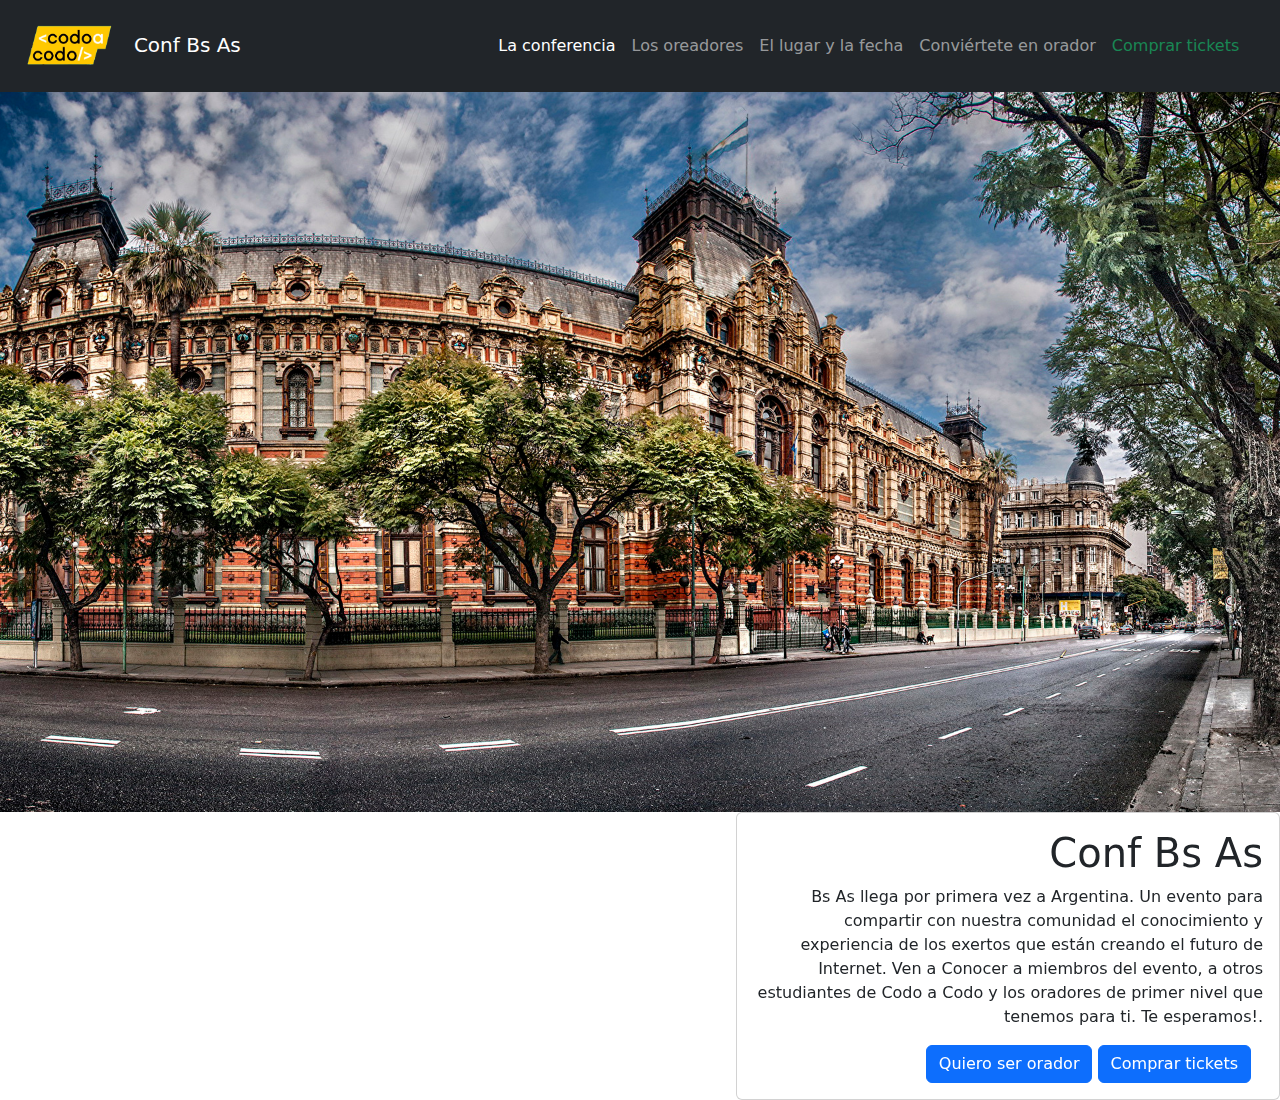
==== index.html @ 66426780 "carrousel añadido" ====
<!DOCTYPE html>
<html lang="en">
<head>
    <meta charset="UTF-8">
    <meta http-equiv="X-UA-Compatible" content="IE=edge">
    <meta name="viewport" content="width=device-width, initial-scale=1.0">
    <link rel="stylesheet" href="css/bootstrap.css">
    <title>TP Integrador</title>
</head>
<body>
    <nav class="navbar navbar-expand-lg navbar-dark bg-dark sticky-top">
        <div class="container-fluid">
            <a class="navbar-brand fs-5 text" href="#">
                <img src="img/codoacodo.png" alt="Logo" width="25%" height="25%" class="d-inline-block align-middle">
                Conf Bs As
            </a>
            <button class="navbar-toggler" type="button" data-bs-toggle="collapse" data-bs-target="#navbarSupportedContent" aria-controls="navbarSupportedContent" aria-expanded="false" aria-label="Toggle navigation">
                <span class="navbar-toggler-icon"></span>          
            </button>
            <div class="collapse navbar-collapse" id="navbarSupportedContent">
                <ul class="navbar-nav me-auto mb-2 mb-lg-0 ">
                    <li class="nav-item ">
                        <a class="nav-link active " aria-current="page" href="#" >La conferencia</a>
                    </li>
                    <li class="nav-item">
                        <a class="nav-link" href="#">Los oreadores</a>
                    </li>
                    <li class="nav-item">
                        <a class="nav-link" href="#">El lugar y la fecha</a>
                    </li>
                    <li class="nav-item">
                        <a class="nav-link" href="#">Conviértete en orador</a>
                    </li>
                    <li class="nav-item">
                        <a class="nav-link text-success" href="#">Comprar tickets</a>
                    </li>
                </ul>
          </div>
        </div>
    </nav>
    <div>
        <div id="carouselExampleAutoplaying" class="carousel slide" data-bs-ride="carousel">
            <div class="carousel-inner">
                <div class="carousel-item active">
                    <img src="img/ba1.jpg" class="d-block w-100" alt="...">
                </div>
                <div class="carousel-item">
                    <img src="img/ba2.jpg" class="d-block w-100" alt="...">
                </div>
                <div class="carousel-item">
                    <img src="img/ba3.jpg" class="d-block w-100" alt="...">
                </div>
            </div>
            <button class="carousel-control-prev" type="button" data-bs-target="#carouselExampleAutoplaying" data-bs-slide="prev">
                <span class="carousel-control-prev-icon" aria-hidden="true"></span>
                <span class="visually-hidden">Previous</span>
            </button>
            <button class="carousel-control-next" type="button" data-bs-target="#carouselExampleAutoplaying" data-bs-slide="next">
                <span class="carousel-control-next-icon" aria-hidden="true"></span>
                <span class="visually-hidden">Next</span>
            </button>
        </div>
        <div class="card text-end float-end" style="width: 34rem;">
            <div class="card-body">
                <h1 class="card-title">Conf Bs As</h1>
                <p class="card-text">Bs As llega por primera vez a Argentina. Un evento para compartir con nuestra comunidad el conocimiento
                     y experiencia de los exertos que están creando el futuro de Internet. Ven a Conocer a miembros del evento,
                    a otros estudiantes de Codo a Codo y los oradores de primer nivel que tenemos para ti. Te esperamos!.</p>
                <div class= container-fluid>
                    <a href="#" class="btn btn-primary">Quiero ser orador</a>
                    <a href="#" class="btn btn-primary">Comprar tickets</a>
                </div>
            </div>
        </div>
    </div> 

<script src="js/bootstrap.bundle.js"></script>
</body>
</html>

<!-- La conferencia + Carousel 
    <main style="border-style: solid;">
        
    </main>
-->

<!-- Los oreadores
    <article style="border-style: solid;">   
        <p>Conoce a</p>
        <h2>ORADORES</h2>        
    </article>
-->

<!-- El lugar y la fecha
    <article style="border-style: solid;"> 
        <div>
            <img src="img/honolulu.jpg" alt="" width="50%">
        </div>
        <div>
            <h3>Bs As - Octubre</h3>
            <p>Buenos Aires es la provincia y localidad más grande del estado de Argentina, en los Estados Unidos. Honolulu
                es la más sureña de ente las principales ciudades estadounidenses. Anque el nombre de Honolulu se refiere al 
                área urbana en la costa sureste de la isla de Oahu, la ciudad y el condado de Honolulu han formado una 
                ciudad-condado consolidada que cubre toda la ciudad (aproximadamente 600 km² de superficie).
            </p>  Alt + 253 para elevar al cuadrado 
        </div>
    </article>
-->

<!-- Conviértete en orador
    <article style="border-style: solid;"> 

    </article>
-->

<!-- Menu Nav
    <footer style="border-style: solid;"> 
    
    </footer>
-->
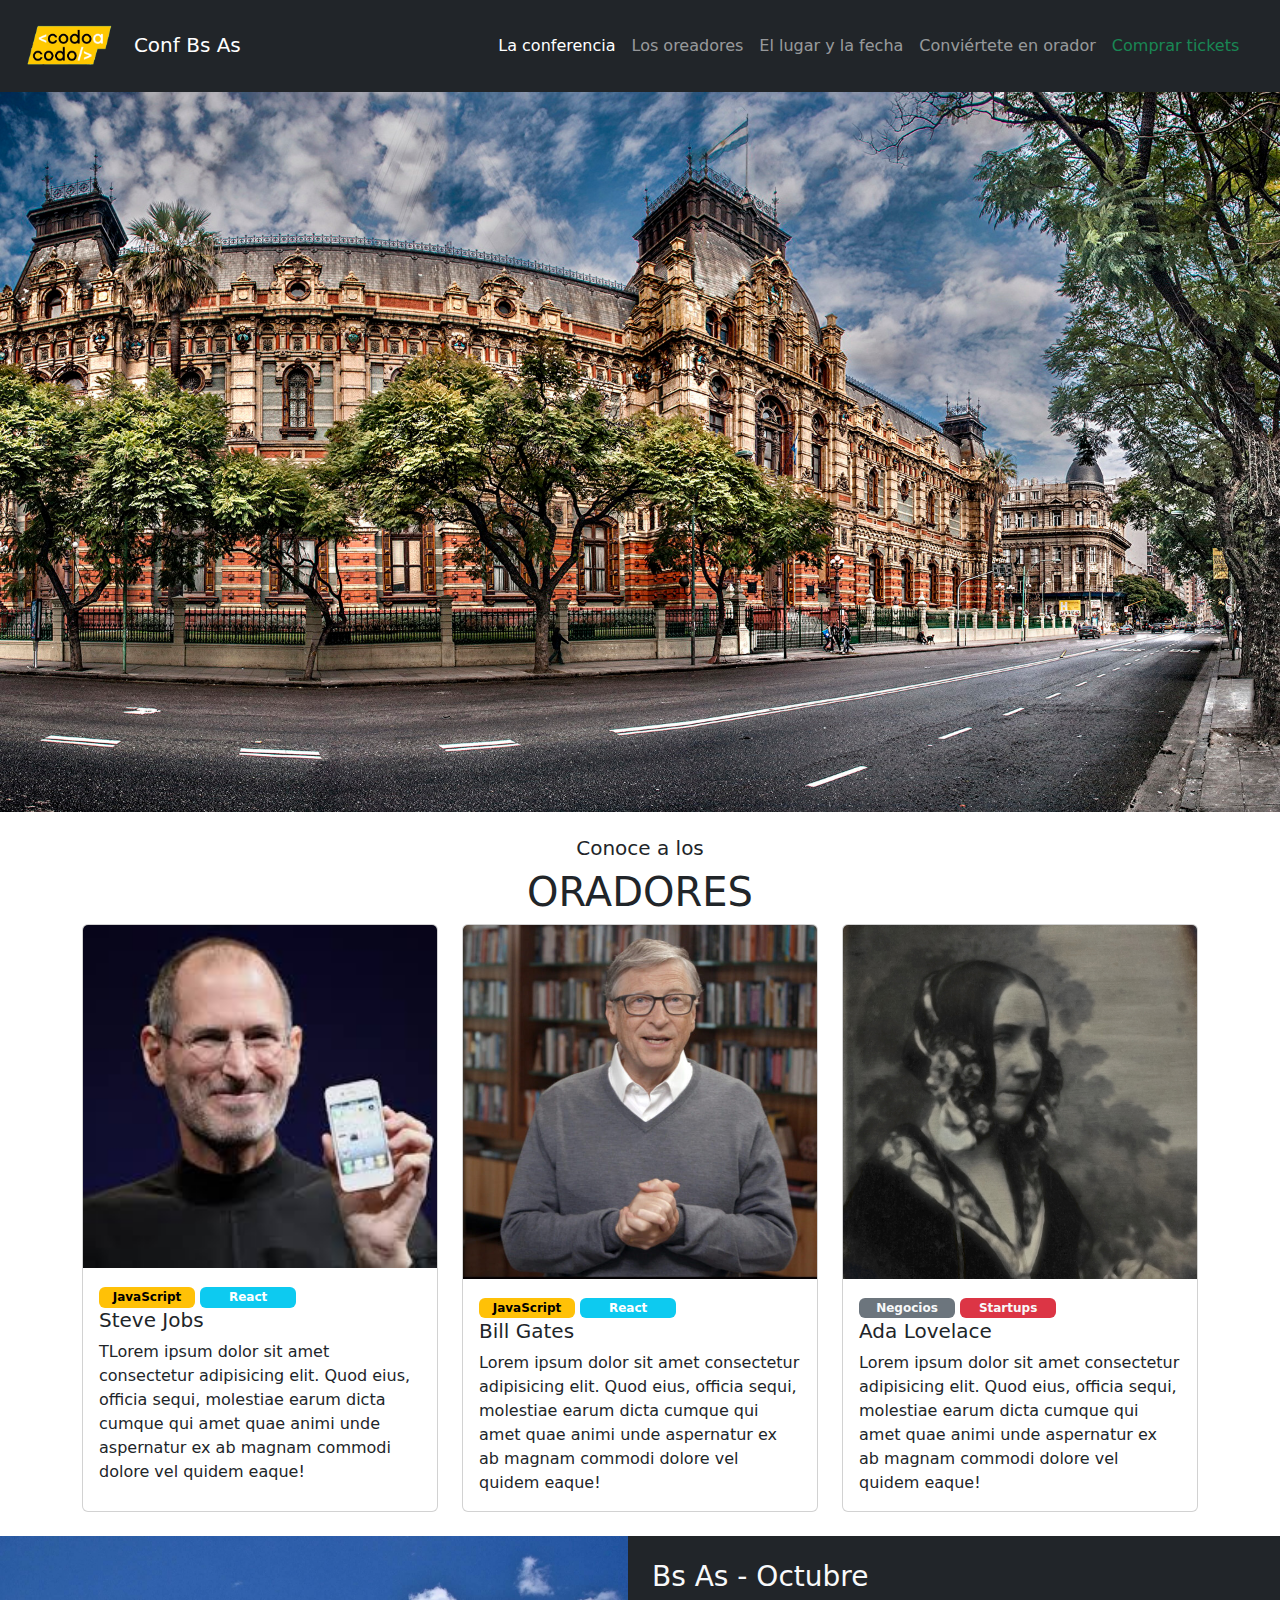
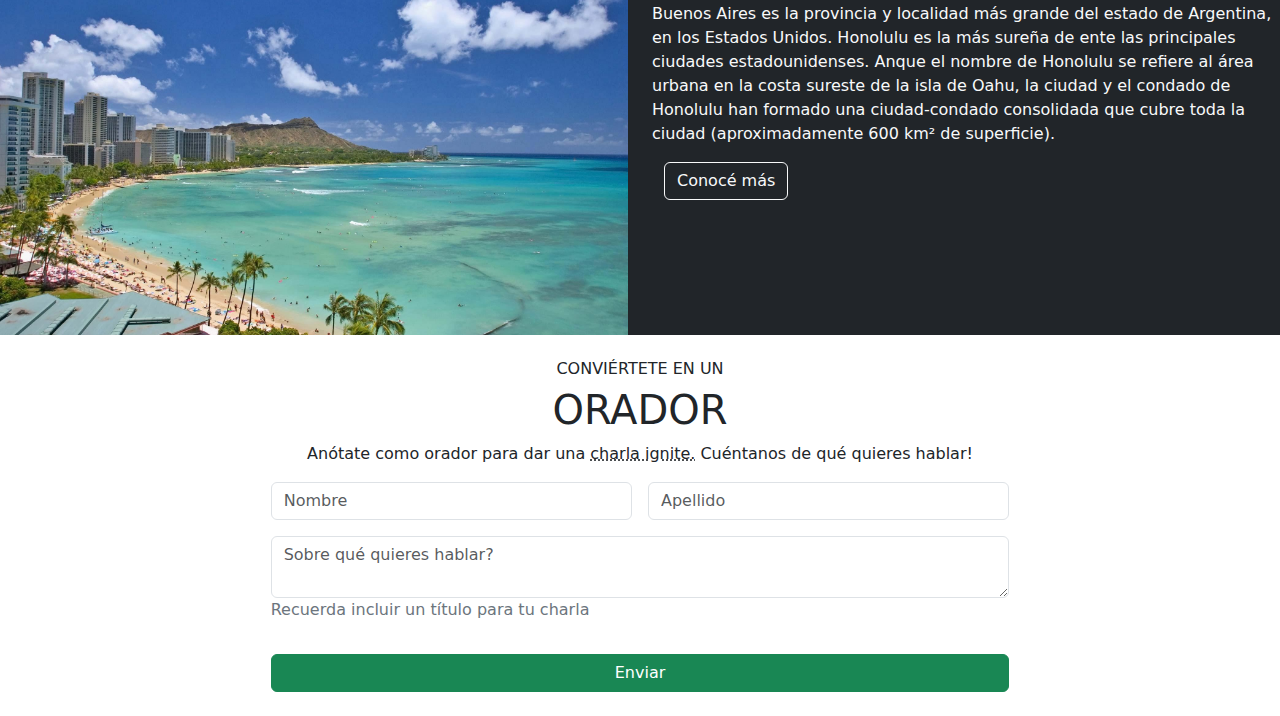
==== commit 8e5f7889: "formulario" ====
--- a/index.html
+++ b/index.html
@@ -20,16 +20,16 @@
             <div class="collapse navbar-collapse" id="navbarSupportedContent">
                 <ul class="navbar-nav me-auto mb-2 mb-lg-0 ">
                     <li class="nav-item ">
-                        <a class="nav-link active " aria-current="page" href="#" >La conferencia</a>
+                        <a class="nav-link active " aria-current="page" href="#conferencia" >La conferencia</a>
                     </li>
                     <li class="nav-item">
-                        <a class="nav-link" href="#">Los oreadores</a>
+                        <a class="nav-link" href="#oradores">Los oreadores</a>
                     </li>
                     <li class="nav-item">
-                        <a class="nav-link" href="#">El lugar y la fecha</a>
+                        <a class="nav-link" href="#lugaryfecha">El lugar y la fecha</a>
                     </li>
                     <li class="nav-item">
-                        <a class="nav-link" href="#">Conviértete en orador</a>
+                        <a class="nav-link" href="#seorador">Conviértete en orador</a>
                     </li>
                     <li class="nav-item">
                         <a class="nav-link text-success" href="#">Comprar tickets</a>
@@ -38,7 +38,7 @@
           </div>
         </div>
     </nav>
-    <div>
+    <div id="conferencia">
         <div id="carouselExampleAutoplaying" class="carousel slide" data-bs-ride="carousel">
             <div class="carousel-inner">
                 <div class="carousel-item active">
@@ -51,6 +51,7 @@
                     <img src="img/ba3.jpg" class="d-block w-100" alt="...">
                 </div>
             </div>
+            <!--
             <button class="carousel-control-prev" type="button" data-bs-target="#carouselExampleAutoplaying" data-bs-slide="prev">
                 <span class="carousel-control-prev-icon" aria-hidden="true"></span>
                 <span class="visually-hidden">Previous</span>
@@ -59,7 +60,9 @@
                 <span class="carousel-control-next-icon" aria-hidden="true"></span>
                 <span class="visually-hidden">Next</span>
             </button>
+            -->
         </div>
+  <!--
         <div class="card text-end float-end" style="width: 34rem;">
             <div class="card-body">
                 <h1 class="card-title">Conf Bs As</h1>
@@ -72,49 +75,115 @@
                 </div>
             </div>
         </div>
-    </div> 
+   -->
+    </div>
+    <div id="oradores" class="container py-4">
+        <div>
+            <h5 class="text-center">Conoce a los</h5>
+            <h1 class="text-center">ORADORES</h1>
+        </div>
+        <div class="row row-cols-1 row-cols-md-3 g-4">
+            <div class="col">
+                <div class="card h-100">
+                    <img src="img/steve.jpg" class="card-img-top" alt="Steve Jobs foto">
+                    <div class="card-body">
+                        <div class="badge bg-warning text-wrap text-black" style="width: 6rem;">
+                            JavaScript
+                        </div>
+                        <div class="badge bg-info text-wrap" style="width: 6rem;">
+                            React
+                        </div>
+                        <h5 class="card-title">Steve Jobs</h5>
+                        <p class="card-text">TLorem ipsum dolor sit amet consectetur adipisicing elit.
+                            Quod eius, officia sequi, molestiae earum dicta cumque qui amet quae animi 
+                            unde aspernatur ex ab magnam commodi dolore vel quidem eaque!</p>
+                    </div>
+                </div>
+            </div>
+            <div class="col">
+                <div class="card h-100">
+                    <img src="img/bill.jpg" class="card-img-top" alt="Bill Gates foto">
+                    <div class="card-body">
+                        <div class="badge bg-warning text-wrap text-black" style="width: 6rem;">
+                                JavaScript
+                        </div>
+                        <div class="badge bg-info text-wrap" style="width: 6rem;">
+                                React
+                        </div>
+                        <h5 class="card-title">Bill Gates</h5>
+                        <p class="card-text">Lorem ipsum dolor sit amet consectetur adipisicing elit.
+                            Quod eius, officia sequi, molestiae earum dicta cumque qui amet quae animi 
+                            unde aspernatur ex ab magnam commodi dolore vel quidem eaque!</p>
+                    </div>
+                </div>
+            </div>
+            <div class="col">
+                <div class="card h-100">
+                    <img src="img/ada.jpeg" class="card-img-top" alt="Ada Lovelace foto">
+                    <div class="card-body">
+                        <div class="badge bg-secondary text-wrap text-light" style="width: 6rem;">
+                            Negocios
+                        </div>
+                        <div class="badge bg-danger text-wrap text-light" style="width: 6rem;">
+                            Startups
+                        </div>
+                        <h5 class="card-title">Ada Lovelace</h5>
+                        <p class="card-text">Lorem ipsum dolor sit amet consectetur adipisicing elit.
+                            Quod eius, officia sequi, molestiae earum dicta cumque qui amet quae animi 
+                            unde aspernatur ex ab magnam commodi dolore vel quidem eaque!</p>
+                    </div>
+                </div>
+            </div>
+        </div>
+    </div>
+    <div id="lugaryfecha" class="bg-dark"> 
+        <div class="row row-cols-1 row-cols-md-2">
+            <div class="col">
+                <img src="img/honolulu.jpg" class="img-fluid" alt="">
+            </div>
+            <div class="pt-4 col text-light">
+                <h3>Bs As - Octubre</h3>
+                <p>Buenos Aires es la provincia y localidad más grande del estado de Argentina, en los Estados Unidos. Honolulu
+                    es la más sureña de ente las principales ciudades estadounidenses. Anque el nombre de Honolulu se refiere al 
+                    área urbana en la costa sureste de la isla de Oahu, la ciudad y el condado de Honolulu han formado una 
+                    ciudad-condado consolidada que cubre toda la ciudad (aproximadamente 600 km² de superficie).
+                </p>  <!-- Alt + 253 para elevar al cuadrado -->
+                <div class= container-fluid>
+                    <a href="#" class="btn btn-outline-light">Conocé más</a>
+                </div>
+            </div>
+        </div>
+    </div>
+    <div id="seorador" class="container py-4">
+        <div>
+            <h6 class="text-center">CONVIÉRTETE EN UN</h6>
+            <h1 class="text-center">ORADOR</h1>
+            <P class="text-center">Anótate como orador para dar una 
+                <span style="text-decoration: underline dotted">charla ignite.</span> 
+                Cuéntanos de qué quieres hablar!</P>
+        </div>
+        <form class="row g-3 justify-content-center ">
+            <div class="col-md-4">
+                <input type="text" class="form-control" id="inputNombre" placeholder="Nombre">
+            </div>
+            <div class="col-md-4">
+                <input type="text" class="form-control" id="inputApellido" placeholder="Apellido">
+            </div>
+            <div class="col-8">                
+                <textarea class="form-control" aria-label="With textarea" id="inputTemaCharla" placeholder="Sobre qué quieres hablar?"></textarea>
+                <p class="text-secondary">Recuerda incluir un título para tu charla</p>
+            </div>
+            
+            <div class="col-8">
+                <button type="submit" class="btn btn-success col-12">Enviar</button>
+            </div>
+        </form>
+    </div>
+    <footer>
+
+        
+    </footer>
 
 <script src="js/bootstrap.bundle.js"></script>
 </body>
 </html>
-
-<!-- La conferencia + Carousel 
-    <main style="border-style: solid;">
-        
-    </main>
--->
-
-<!-- Los oreadores
-    <article style="border-style: solid;">   
-        <p>Conoce a</p>
-        <h2>ORADORES</h2>        
-    </article>
--->
-
-<!-- El lugar y la fecha
-    <article style="border-style: solid;"> 
-        <div>
-            <img src="img/honolulu.jpg" alt="" width="50%">
-        </div>
-        <div>
-            <h3>Bs As - Octubre</h3>
-            <p>Buenos Aires es la provincia y localidad más grande del estado de Argentina, en los Estados Unidos. Honolulu
-                es la más sureña de ente las principales ciudades estadounidenses. Anque el nombre de Honolulu se refiere al 
-                área urbana en la costa sureste de la isla de Oahu, la ciudad y el condado de Honolulu han formado una 
-                ciudad-condado consolidada que cubre toda la ciudad (aproximadamente 600 km² de superficie).
-            </p>  Alt + 253 para elevar al cuadrado 
-        </div>
-    </article>
--->
-
-<!-- Conviértete en orador
-    <article style="border-style: solid;"> 
-
-    </article>
--->
-
-<!-- Menu Nav
-    <footer style="border-style: solid;"> 
-    
-    </footer>
--->    
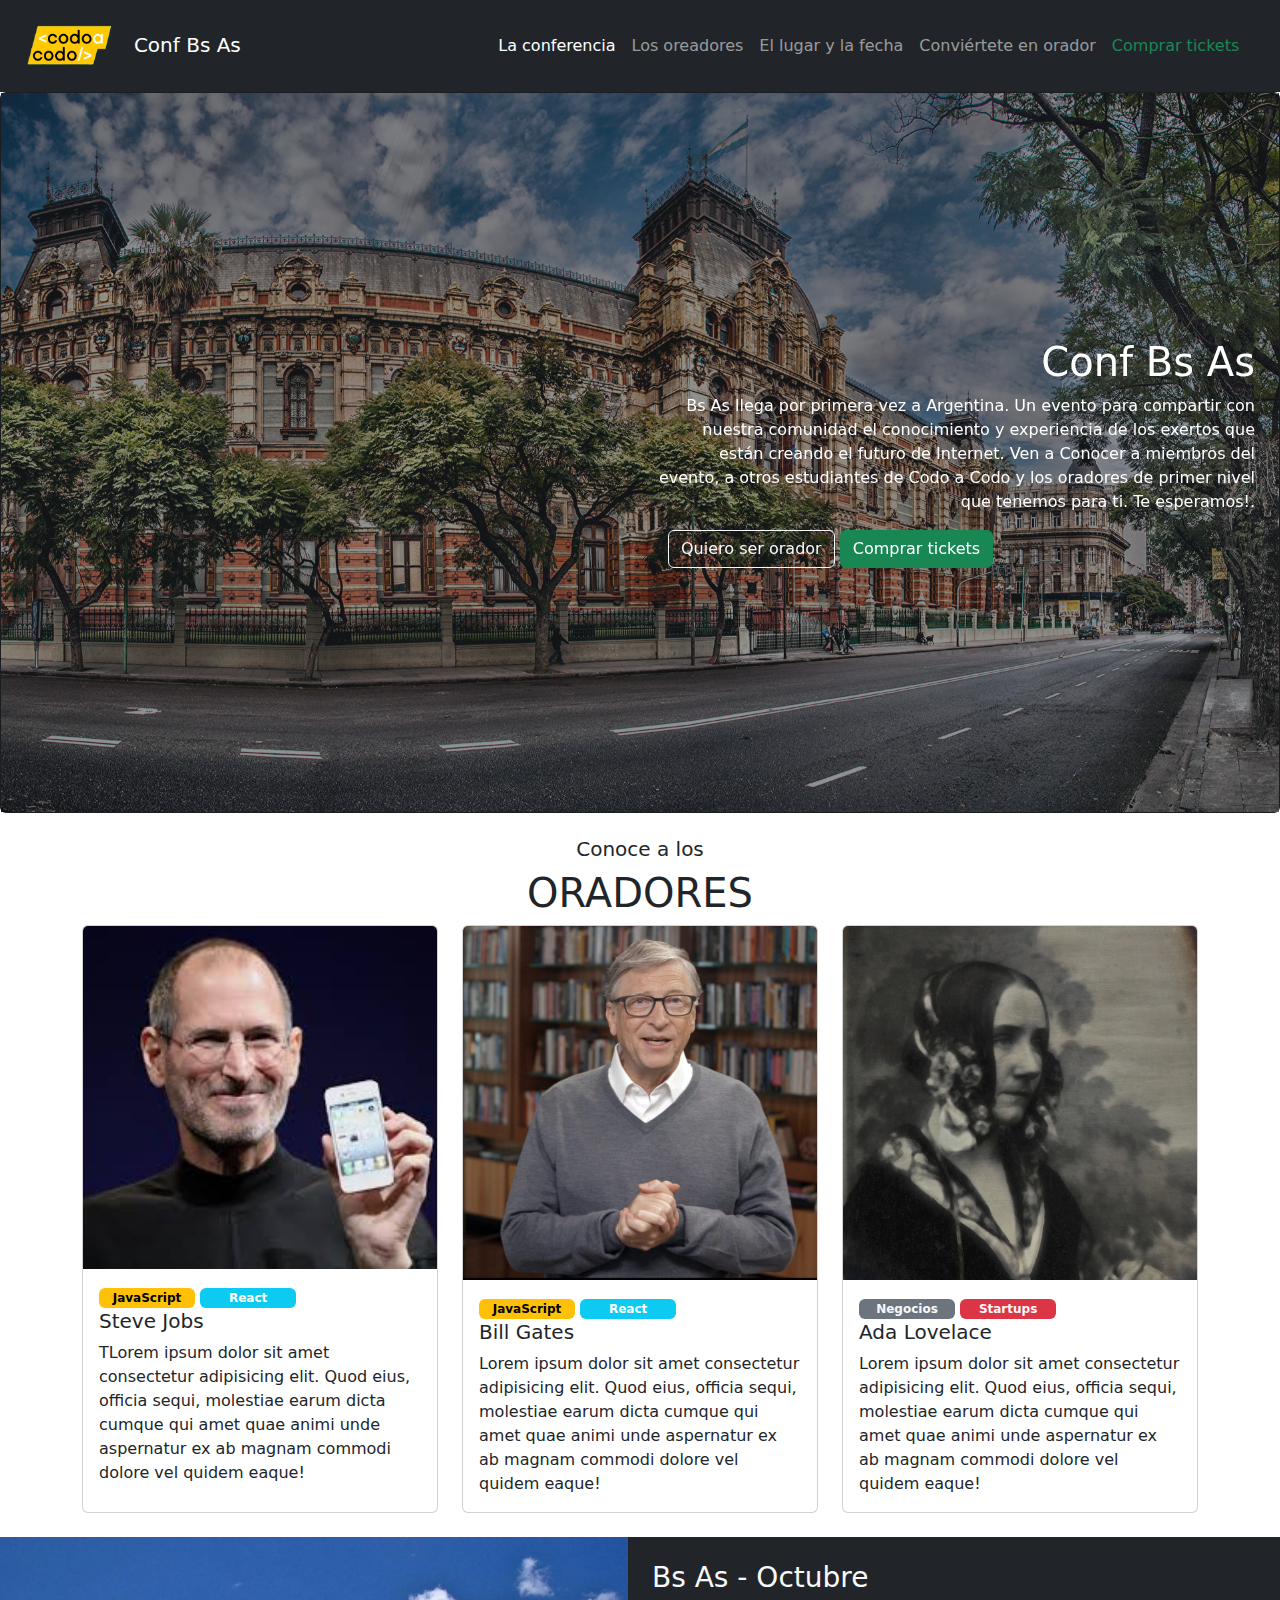
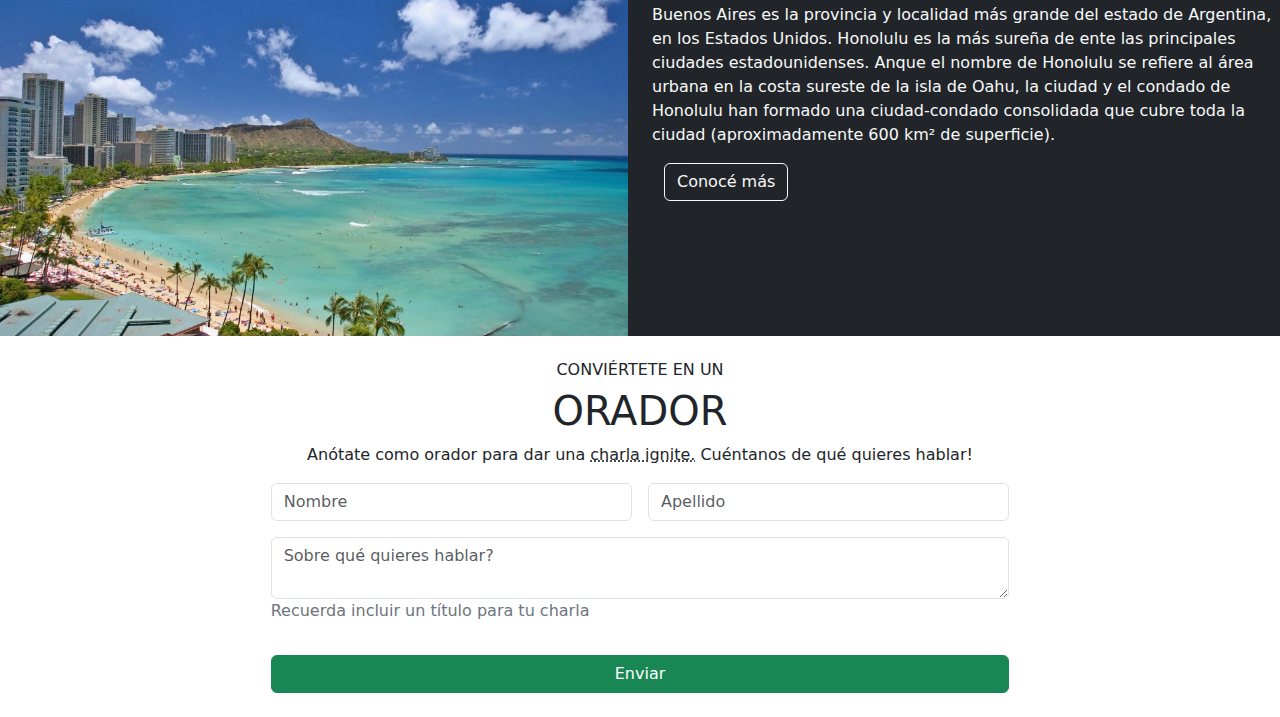
==== commit b7268736: "Actualizacion sector conferencia" ====
--- a/index.html
+++ b/index.html
@@ -39,6 +39,7 @@
         </div>
     </nav>
     <div id="conferencia">
+        <div class="card text-bg-dark">
         <div id="carouselExampleAutoplaying" class="carousel slide" data-bs-ride="carousel">
             <div class="carousel-inner">
                 <div class="carousel-item active">
@@ -62,6 +63,23 @@
             </button>
             -->
         </div>
+        <div class="card-img-overlay d-flex align-items-center bg-dark p-2 bg-opacity-50">
+            <div class="d-flex flex-row-reverse">
+                <div class="col-sm-6 mb-3 mb-sm-0">
+                    <div class="card-body ">
+                        <h1 class="card-title text-end">Conf Bs As</h1>
+                        <p class="card-text text-end">Bs As llega por primera vez a Argentina. Un evento para compartir con nuestra comunidad el conocimiento
+                        y experiencia de los exertos que están creando el futuro de Internet. Ven a Conocer a miembros del evento,
+                    a otros estudiantes de Codo a Codo y los oradores de primer nivel que tenemos para ti. Te esperamos!.</p>
+                        <div class= "container-fluid justify-content-end">
+                            <a href="#seorador" class="btn btn-outline-light">Quiero ser orador</a>
+                            <a href="#" class="btn btn-success">Comprar tickets</a>
+                        </div>
+                    </div>
+                </div>
+            </div>
+        </div>
+        
   <!--
         <div class="card text-end float-end" style="width: 34rem;">
             <div class="card-body">
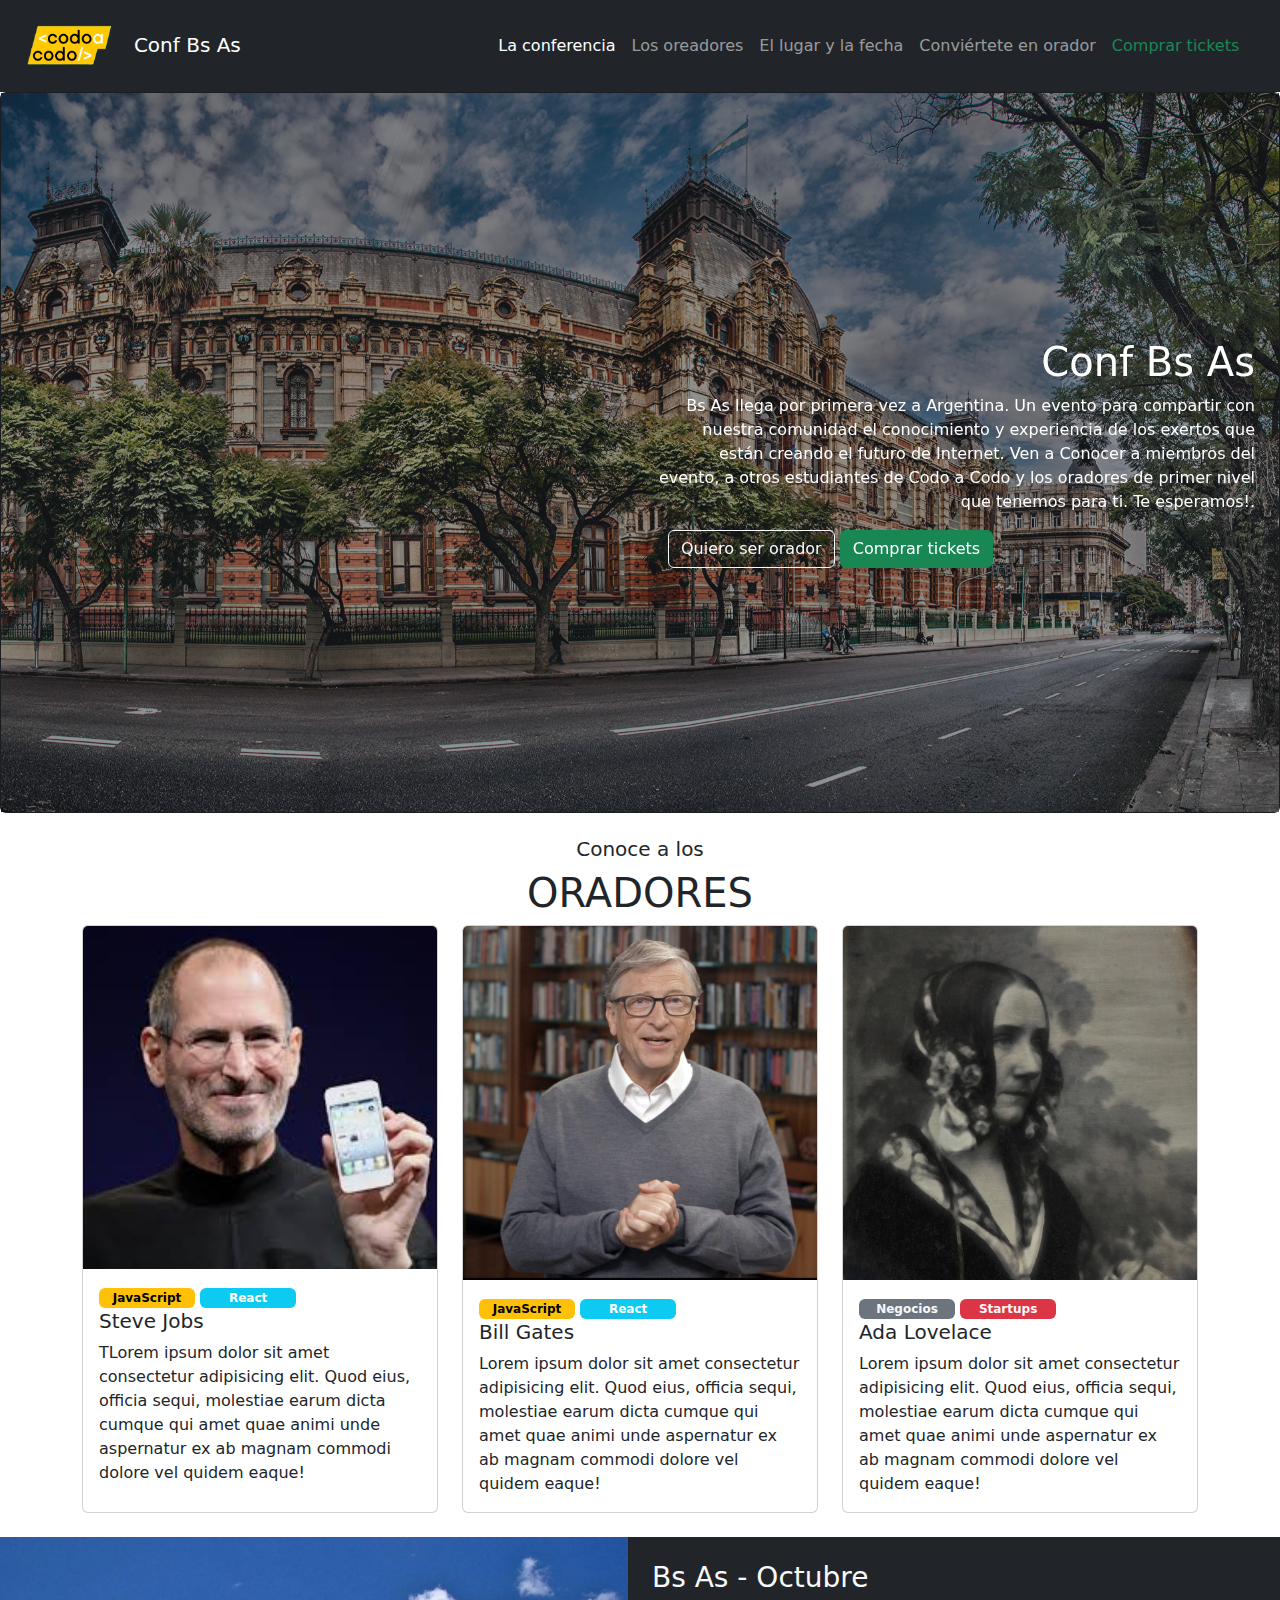
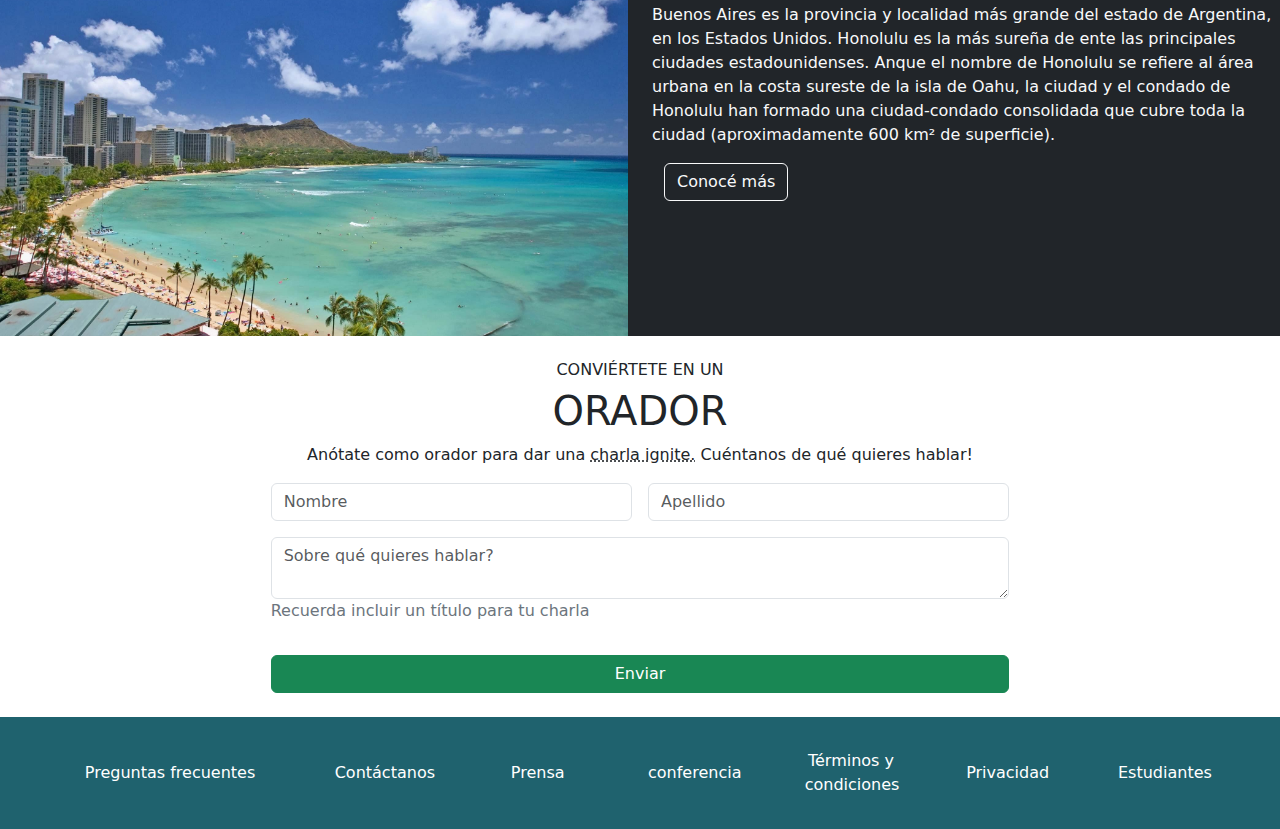
==== commit a8eb74c9: "Final" ====
--- a/index.html
+++ b/index.html
@@ -5,10 +5,11 @@
     <meta http-equiv="X-UA-Compatible" content="IE=edge">
     <meta name="viewport" content="width=device-width, initial-scale=1.0">
     <link rel="stylesheet" href="css/bootstrap.css">
+    <link rel="stylesheet" href="normalize.css" />
     <title>TP Integrador</title>
 </head>
 <body>
-    <nav class="navbar navbar-expand-lg navbar-dark bg-dark sticky-top">
+    <nav class="navbar navbar-expand-sm navbar-dark bg-dark sticky-top padding-top">
         <div class="container-fluid">
             <a class="navbar-brand fs-5 text" href="#">
                 <img src="img/codoacodo.png" alt="Logo" width="25%" height="25%" class="d-inline-block align-middle">
@@ -40,61 +41,36 @@
     </nav>
     <div id="conferencia">
         <div class="card text-bg-dark">
-        <div id="carouselExampleAutoplaying" class="carousel slide" data-bs-ride="carousel">
-            <div class="carousel-inner">
-                <div class="carousel-item active">
-                    <img src="img/ba1.jpg" class="d-block w-100" alt="...">
-                </div>
-                <div class="carousel-item">
-                    <img src="img/ba2.jpg" class="d-block w-100" alt="...">
-                </div>
-                <div class="carousel-item">
-                    <img src="img/ba3.jpg" class="d-block w-100" alt="...">
-                </div>
-            </div>
-            <!--
-            <button class="carousel-control-prev" type="button" data-bs-target="#carouselExampleAutoplaying" data-bs-slide="prev">
-                <span class="carousel-control-prev-icon" aria-hidden="true"></span>
-                <span class="visually-hidden">Previous</span>
-            </button>
-            <button class="carousel-control-next" type="button" data-bs-target="#carouselExampleAutoplaying" data-bs-slide="next">
-                <span class="carousel-control-next-icon" aria-hidden="true"></span>
-                <span class="visually-hidden">Next</span>
-            </button>
-            -->
-        </div>
-        <div class="card-img-overlay d-flex align-items-center bg-dark p-2 bg-opacity-50">
-            <div class="d-flex flex-row-reverse">
-                <div class="col-sm-6 mb-3 mb-sm-0">
-                    <div class="card-body ">
-                        <h1 class="card-title text-end">Conf Bs As</h1>
-                        <p class="card-text text-end">Bs As llega por primera vez a Argentina. Un evento para compartir con nuestra comunidad el conocimiento
-                        y experiencia de los exertos que están creando el futuro de Internet. Ven a Conocer a miembros del evento,
-                    a otros estudiantes de Codo a Codo y los oradores de primer nivel que tenemos para ti. Te esperamos!.</p>
-                        <div class= "container-fluid justify-content-end">
-                            <a href="#seorador" class="btn btn-outline-light">Quiero ser orador</a>
-                            <a href="#" class="btn btn-success">Comprar tickets</a>
-                        </div>
-                    </div>
-                </div>
-            </div>
-        </div>
-        
-  <!--
-        <div class="card text-end float-end" style="width: 34rem;">
-            <div class="card-body">
-                <h1 class="card-title">Conf Bs As</h1>
-                <p class="card-text">Bs As llega por primera vez a Argentina. Un evento para compartir con nuestra comunidad el conocimiento
-                     y experiencia de los exertos que están creando el futuro de Internet. Ven a Conocer a miembros del evento,
-                    a otros estudiantes de Codo a Codo y los oradores de primer nivel que tenemos para ti. Te esperamos!.</p>
-                <div class= container-fluid>
-                    <a href="#" class="btn btn-primary">Quiero ser orador</a>
-                    <a href="#" class="btn btn-primary">Comprar tickets</a>
-                </div>
-            </div>
-        </div>
-   -->
-    </div>
+            <div id="carouselExampleAutoplaying" class="carousel slide" data-bs-ride="carousel">
+                <div class="carousel-inner">
+                    <div class="carousel-item active">
+                        <img src="img/ba1.jpg" class="d-block w-100" alt="...">
+                    </div>
+                    <div class="carousel-item">
+                        <img src="img/ba2.jpg" class="d-block w-100" alt="...">
+                    </div>
+                    <div class="carousel-item">
+                        <img src="img/ba3.jpg" class="d-block w-100" alt="...">
+                    </div>
+                </div>
+            </div>
+            <div class="card-img-overlay d-flex align-items-center bg-dark p-2 bg-opacity-50">
+                <div class="d-flex flex-row-reverse">
+                    <div class="col-sm-6 mb-3 mb-sm-0">
+                        <div class="card-body ">
+                            <h1 class="card-title text-end">Conf Bs As</h1>
+                            <p class="card-text text-end">Bs As llega por primera vez a Argentina. Un evento para compartir con nuestra comunidad el conocimiento
+                            y experiencia de los exertos que están creando el futuro de Internet. Ven a Conocer a miembros del evento,
+                        a otros estudiantes de Codo a Codo y los oradores de primer nivel que tenemos para ti. Te esperamos!.</p>
+                            <div class= "container-fluid justify-content-end">
+                                <a href="#seorador" class="btn btn-outline-light">Quiero ser orador</a>
+                                <a href="#" class="btn btn-success">Comprar tickets</a>
+                            </div>
+                        </div>
+                    </div>
+                </div>
+            </div>
+        </div>
     <div id="oradores" class="container py-4">
         <div>
             <h5 class="text-center">Conoce a los</h5>
@@ -197,11 +173,31 @@
             </div>
         </form>
     </div>
-    <footer>
-
-        
+    <footer class="text-center text-white" style="background-color: #1f626e">
+        <div class="row align-items-center d-flex justify-content-center">
+            <div class="col-md-2 p-2 m-4">
+                <a class="nav-link" href="">Preguntas frecuentes</a>
+            </div>
+            <div class="col-md-1 p-2 m-4">
+                <a class="nav-link" href="">Contáctanos</a>
+            </div>
+            <div class="col-md-1 p-2 m-4">
+                <a class="nav-link" href="">Prensa</a>
+            </div>
+            <div class="col-md-1 p-2 m-4">
+                <a class="nav-link" href="">conferencia</a>
+            </div>
+            <div class="col-md-1 p-2 m-4">
+                <a class="nav-link" href="#">Términos y condiciones</a>
+            </div>
+            <div class="col-md-1 p-2 m-4">
+                <a class="nav-link" href="#">Privacidad</a>
+            </div>
+            <div class="col-md-1 p-2 m-4">
+                <a class="nav-link" href="#">Estudiantes</a>
+            </div>          
+        </div>
     </footer>
-
 <script src="js/bootstrap.bundle.js"></script>
 </body>
 </html>
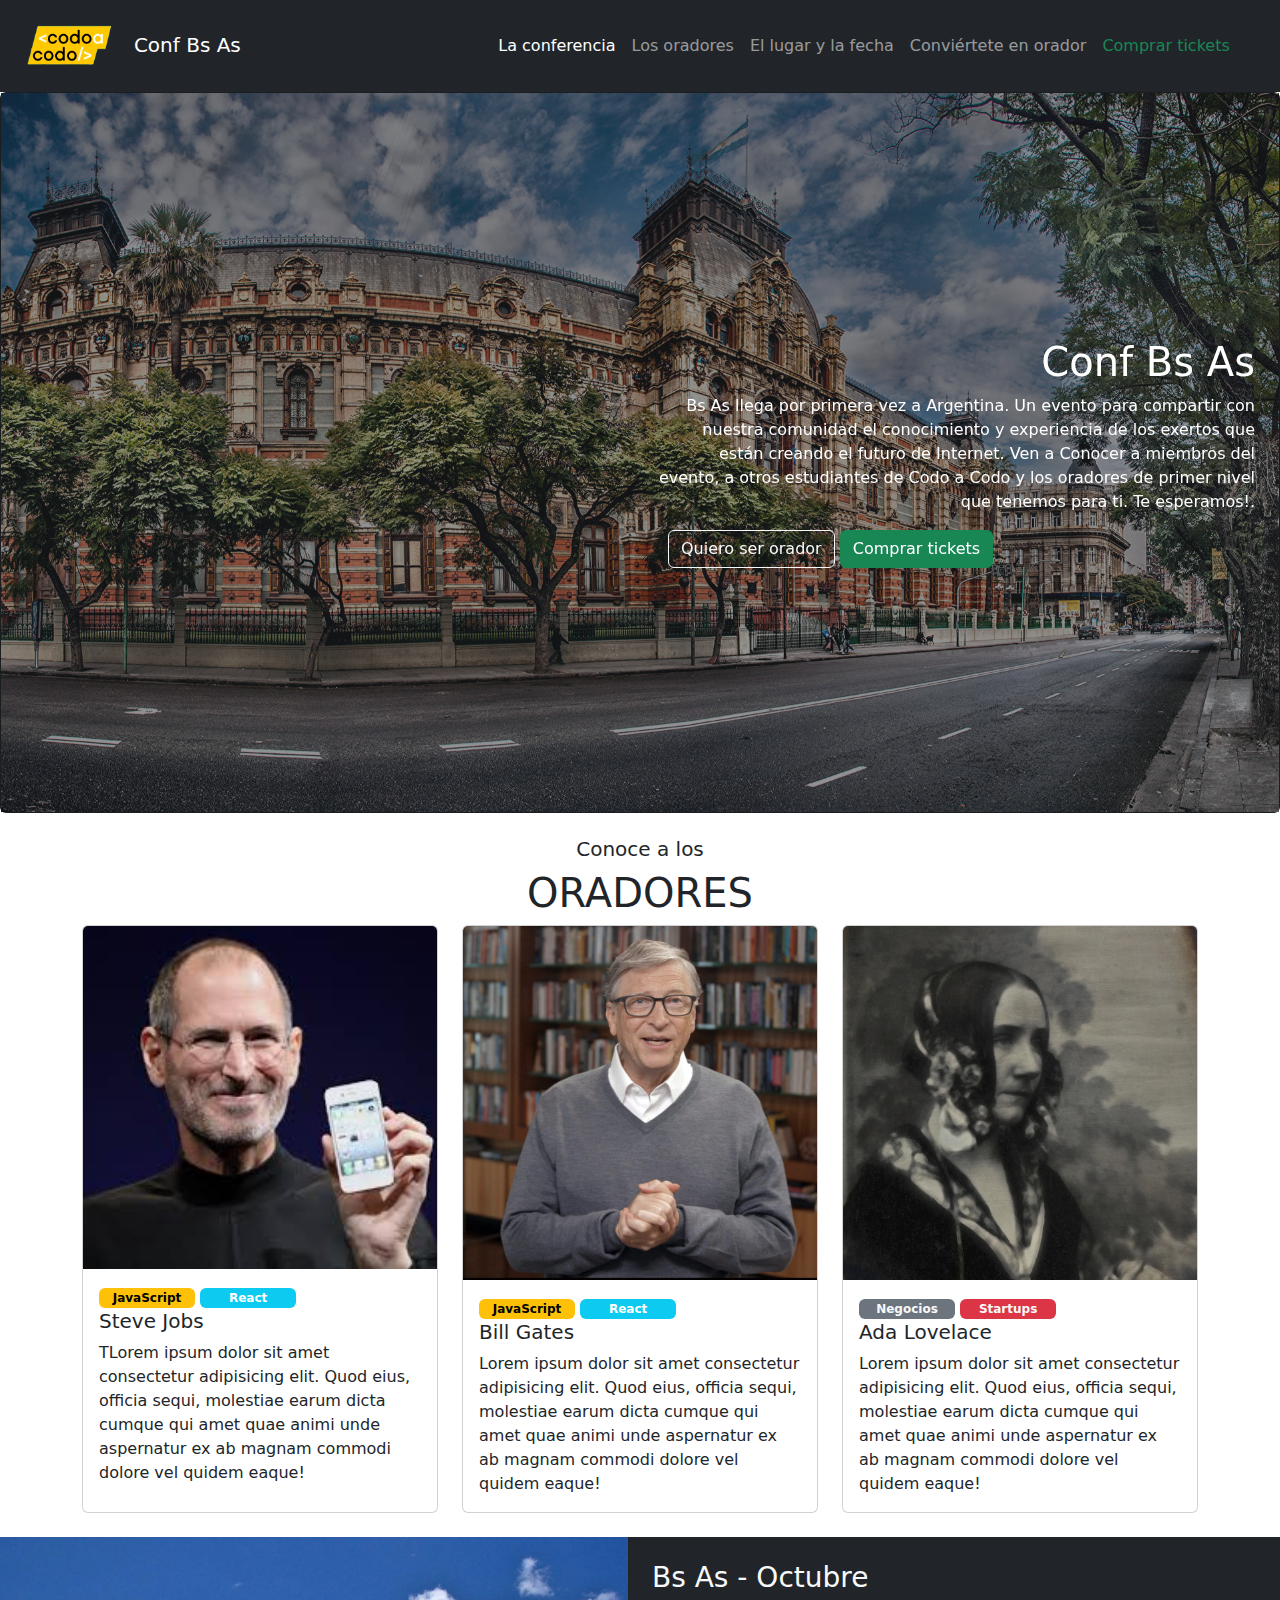
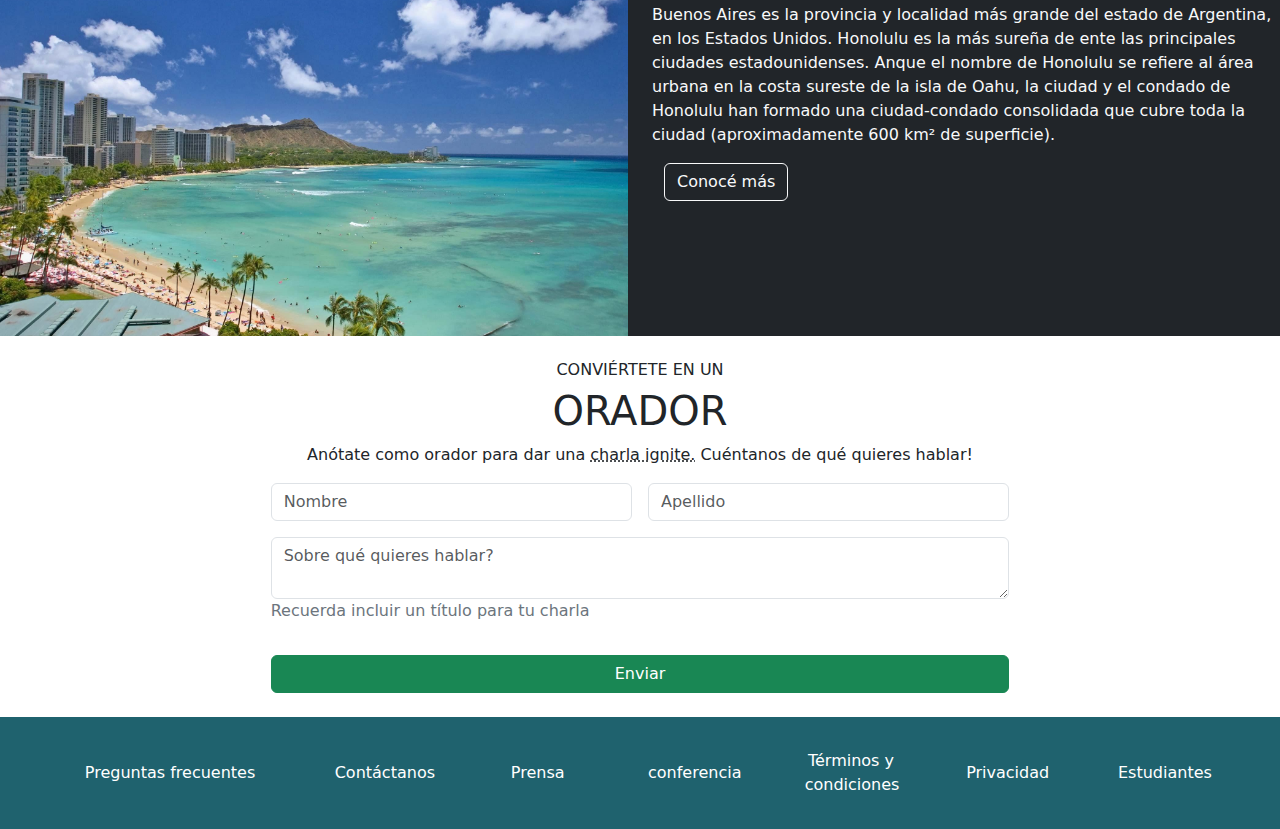
==== commit 4843317a: "final 2.0" ====
--- a/index.html
+++ b/index.html
@@ -24,7 +24,7 @@
                         <a class="nav-link active " aria-current="page" href="#conferencia" >La conferencia</a>
                     </li>
                     <li class="nav-item">
-                        <a class="nav-link" href="#oradores">Los oreadores</a>
+                        <a class="nav-link" href="#oradores">Los oradores</a>
                     </li>
                     <li class="nav-item">
                         <a class="nav-link" href="#lugaryfecha">El lugar y la fecha</a>
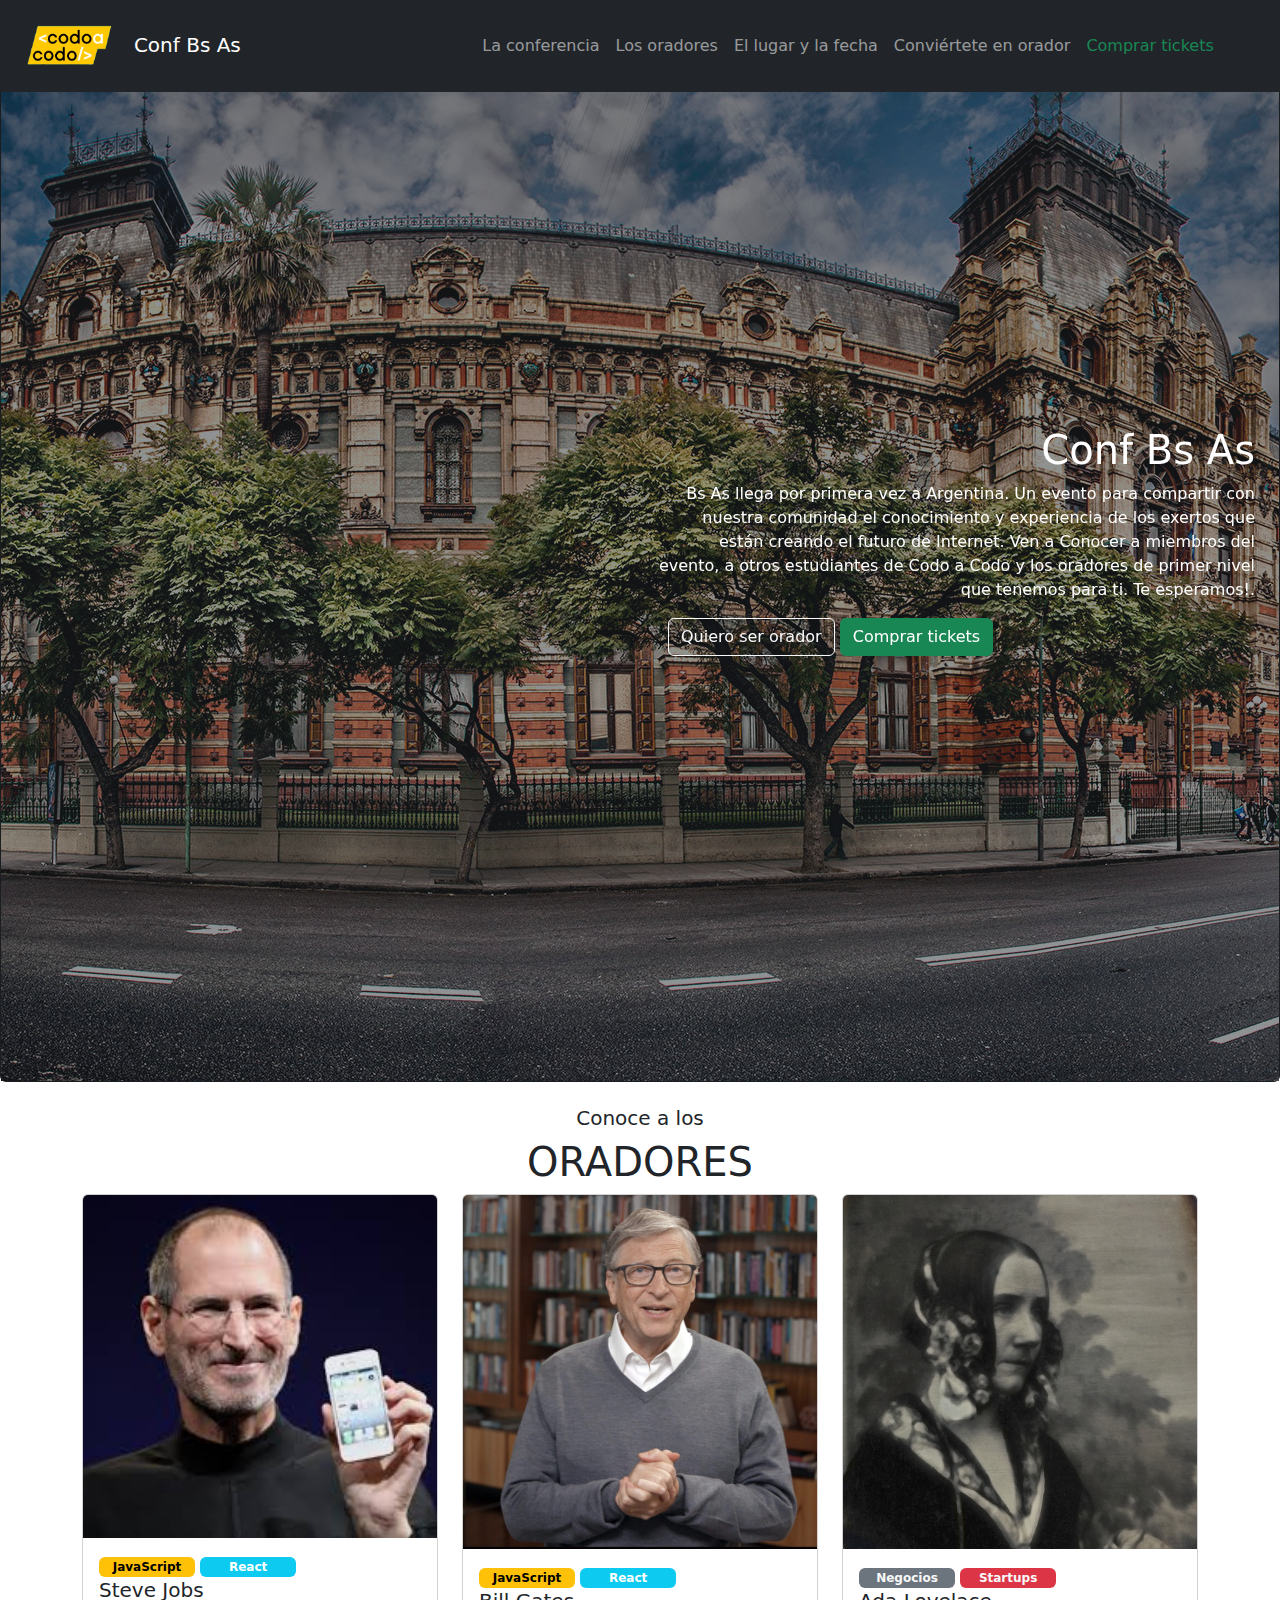
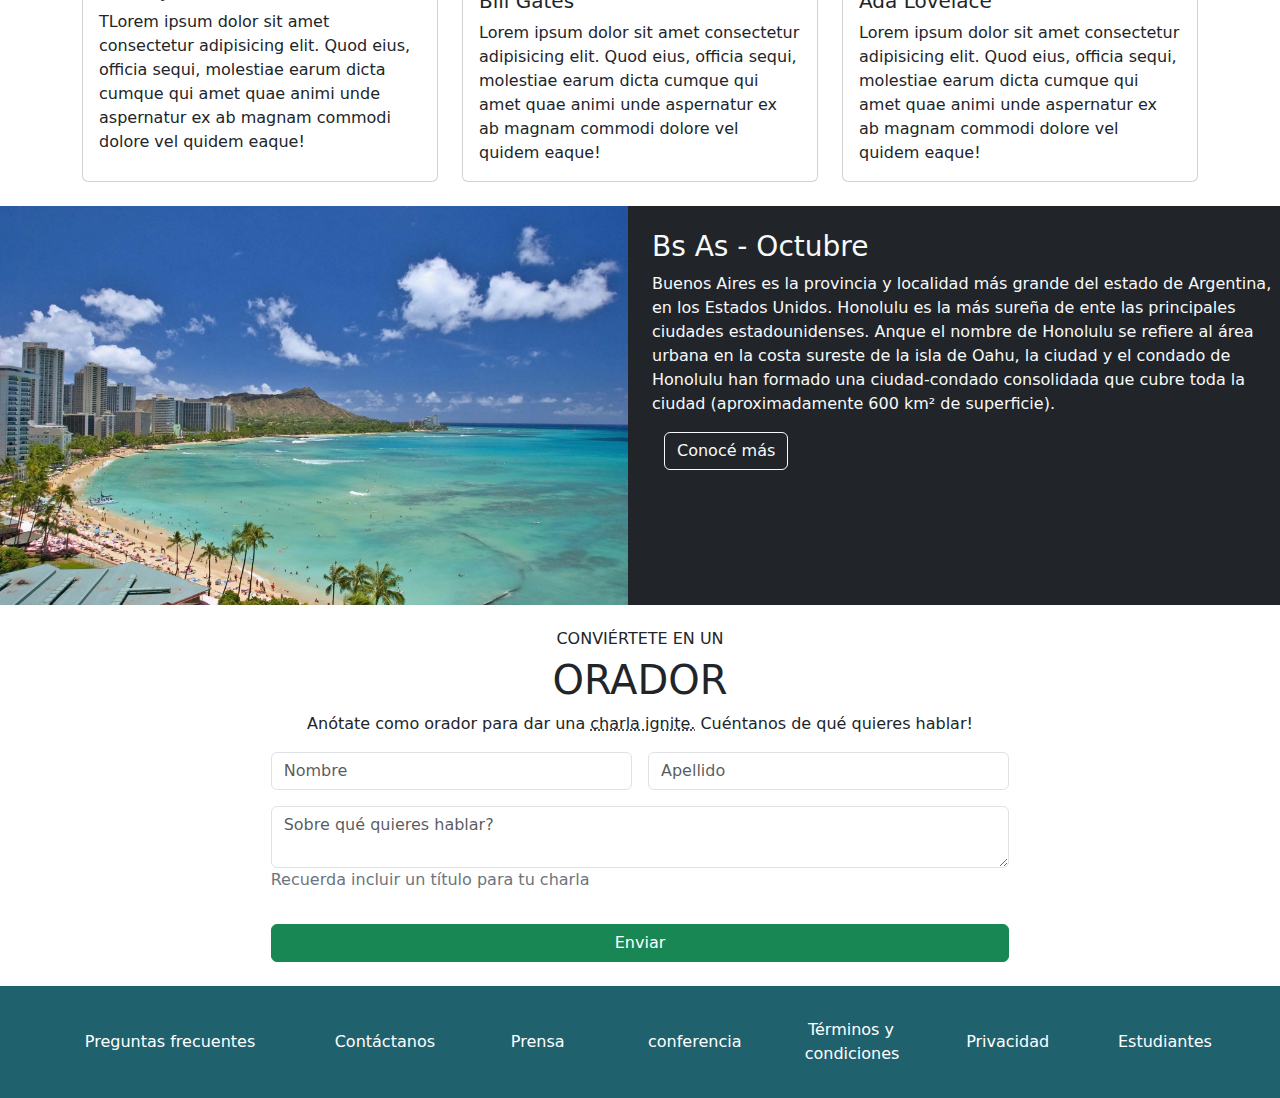
==== commit 5fc87c78: "Final 2.1" ====
--- a/index.html
+++ b/index.html
@@ -9,19 +9,19 @@
     <title>TP Integrador</title>
 </head>
 <body>
-    <nav class="navbar navbar-expand-sm navbar-dark bg-dark sticky-top padding-top">
+    <nav class="navbar fixed-top navbar-expand-sm navbar-dark bg-dark">
         <div class="container-fluid">
-            <a class="navbar-brand fs-5 text" href="#">
-                <img src="img/codoacodo.png" alt="Logo" width="25%" height="25%" class="d-inline-block align-middle">
-                Conf Bs As
-            </a>
             <button class="navbar-toggler" type="button" data-bs-toggle="collapse" data-bs-target="#navbarSupportedContent" aria-controls="navbarSupportedContent" aria-expanded="false" aria-label="Toggle navigation">
                 <span class="navbar-toggler-icon"></span>          
             </button>
             <div class="collapse navbar-collapse" id="navbarSupportedContent">
-                <ul class="navbar-nav me-auto mb-2 mb-lg-0 ">
-                    <li class="nav-item ">
-                        <a class="nav-link active " aria-current="page" href="#conferencia" >La conferencia</a>
+                <a class="navbar-brand fs-5 text m-0" href="#">
+                    <img src="img/codoacodo.png" alt="Logo" width="25%" height="25%" class="d-inline-block align-middle">
+                    Conf Bs As
+                </a>
+                <ul class="navbar-nav me-auto mb-2 mb-lg-0">
+                    <li class="nav-item active">
+                        <a class="nav-link" aria-current="page" href="#conferencia" >La conferencia</a>
                     </li>
                     <li class="nav-item">
                         <a class="nav-link" href="#oradores">Los oradores</a>
@@ -44,13 +44,13 @@
             <div id="carouselExampleAutoplaying" class="carousel slide" data-bs-ride="carousel">
                 <div class="carousel-inner">
                     <div class="carousel-item active">
-                        <img src="img/ba1.jpg" class="d-block w-100" alt="...">
+                        <img src="img/ba1.jpg" class="d-block" alt="...">
                     </div>
                     <div class="carousel-item">
-                        <img src="img/ba2.jpg" class="d-block w-100" alt="...">
+                        <img src="img/ba2.jpg" class="d-block" alt="...">
                     </div>
                     <div class="carousel-item">
-                        <img src="img/ba3.jpg" class="d-block w-100" alt="...">
+                        <img src="img/ba3.jpg" class="d-block" alt="...">
                     </div>
                 </div>
             </div>
@@ -163,12 +163,11 @@
             <div class="col-md-4">
                 <input type="text" class="form-control" id="inputApellido" placeholder="Apellido">
             </div>
-            <div class="col-8">                
+            <div class="col-md-8">                
                 <textarea class="form-control" aria-label="With textarea" id="inputTemaCharla" placeholder="Sobre qué quieres hablar?"></textarea>
                 <p class="text-secondary">Recuerda incluir un título para tu charla</p>
             </div>
-            
-            <div class="col-8">
+            <div class="col-md-8">
                 <button type="submit" class="btn btn-success col-12">Enviar</button>
             </div>
         </form>
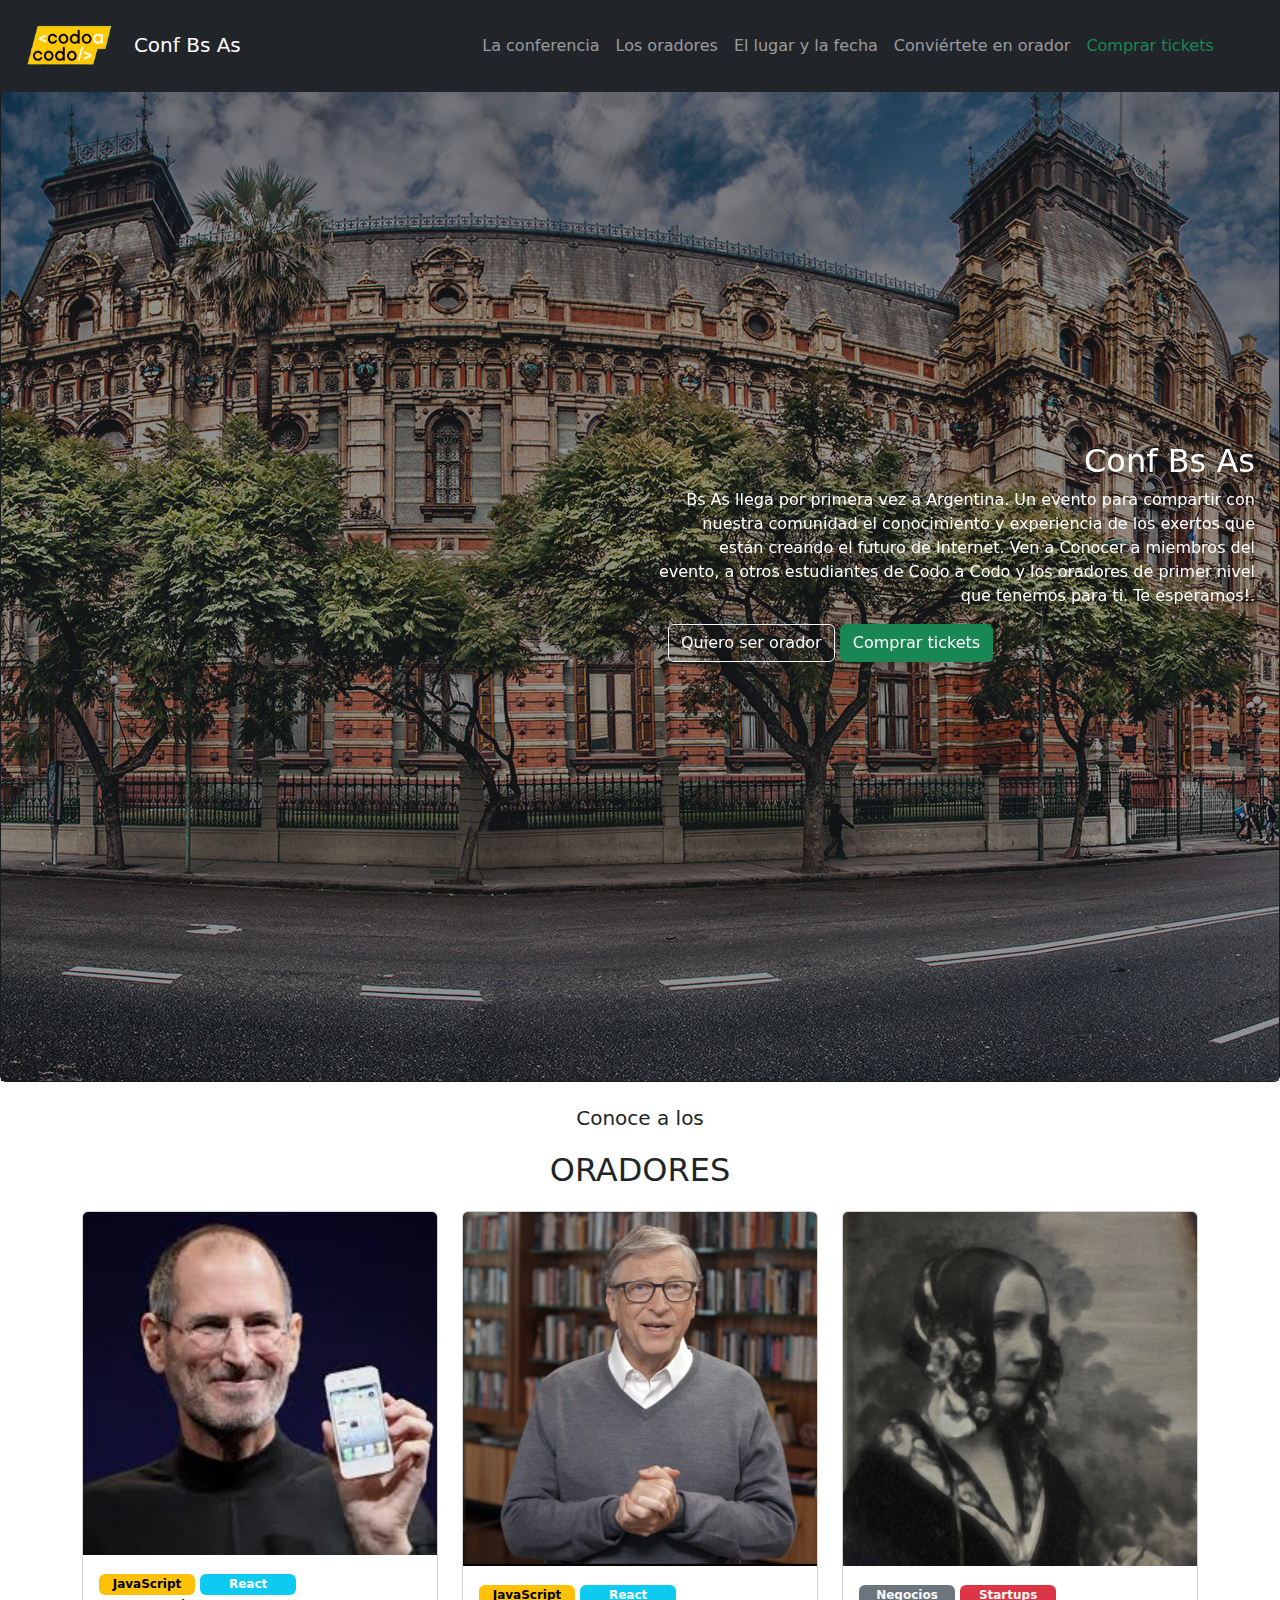
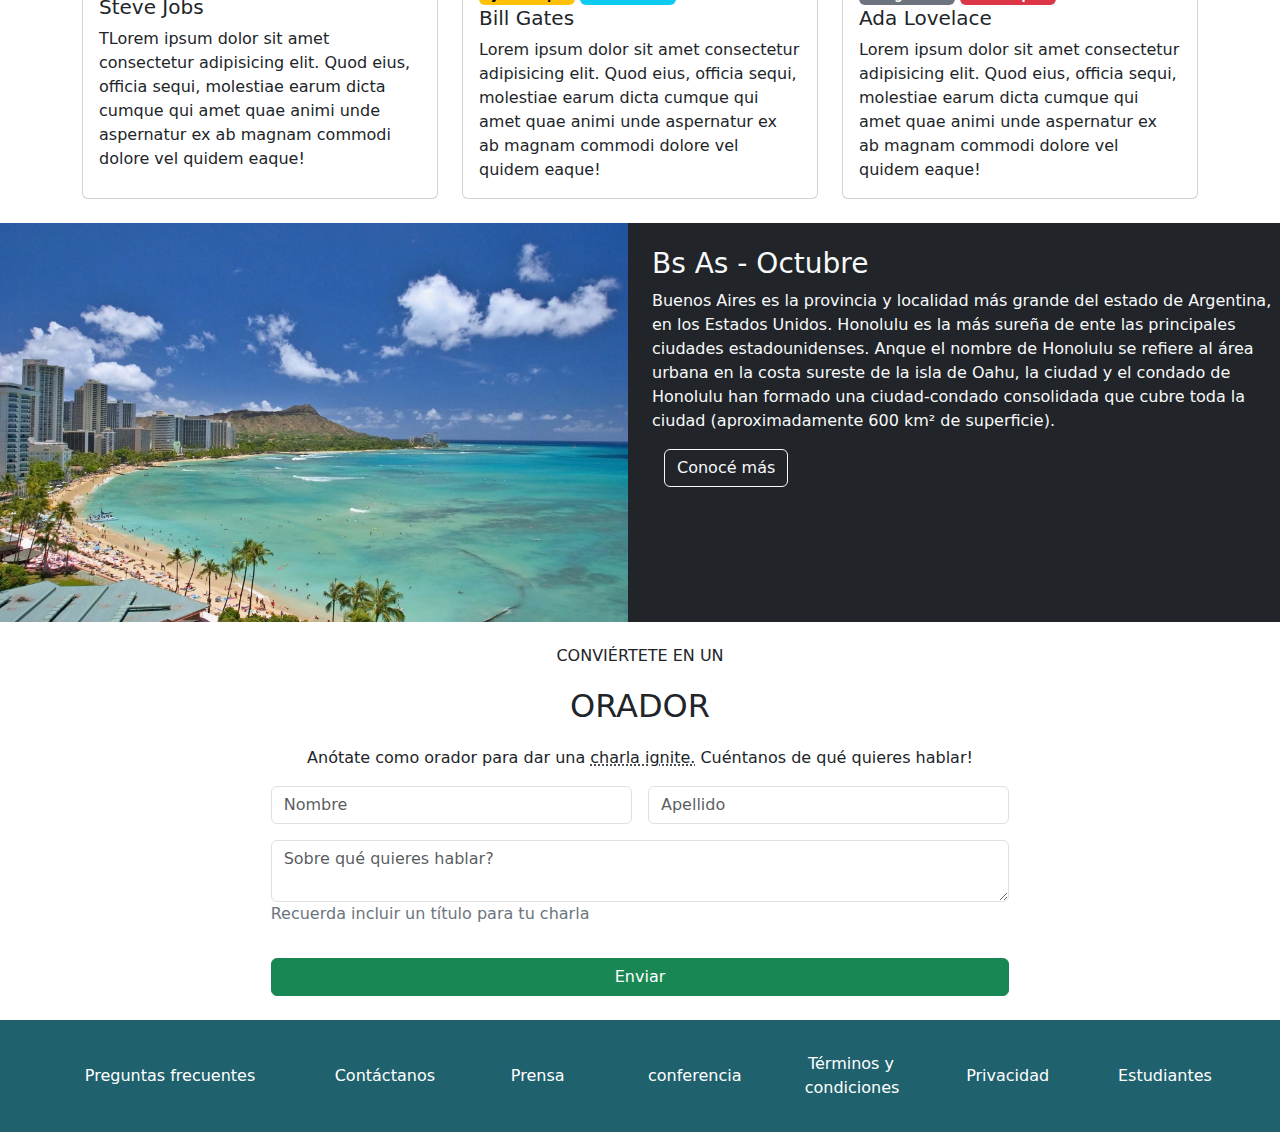
==== commit f0dc73ee: "Pag Comprar Tickets" ====
--- a/index.html
+++ b/index.html
@@ -5,7 +5,7 @@
     <meta http-equiv="X-UA-Compatible" content="IE=edge">
     <meta name="viewport" content="width=device-width, initial-scale=1.0">
     <link rel="stylesheet" href="css/bootstrap.css">
-    <link rel="stylesheet" href="normalize.css" />
+    <link rel="stylesheet" href="css/normalize.css" />
     <title>TP Integrador</title>
 </head>
 <body>
@@ -33,7 +33,7 @@
                         <a class="nav-link" href="#seorador">Conviértete en orador</a>
                     </li>
                     <li class="nav-item">
-                        <a class="nav-link text-success" href="#">Comprar tickets</a>
+                        <a class="nav-link text-success" href="pages/tickets.html">Comprar tickets</a>
                     </li>
                 </ul>
           </div>
